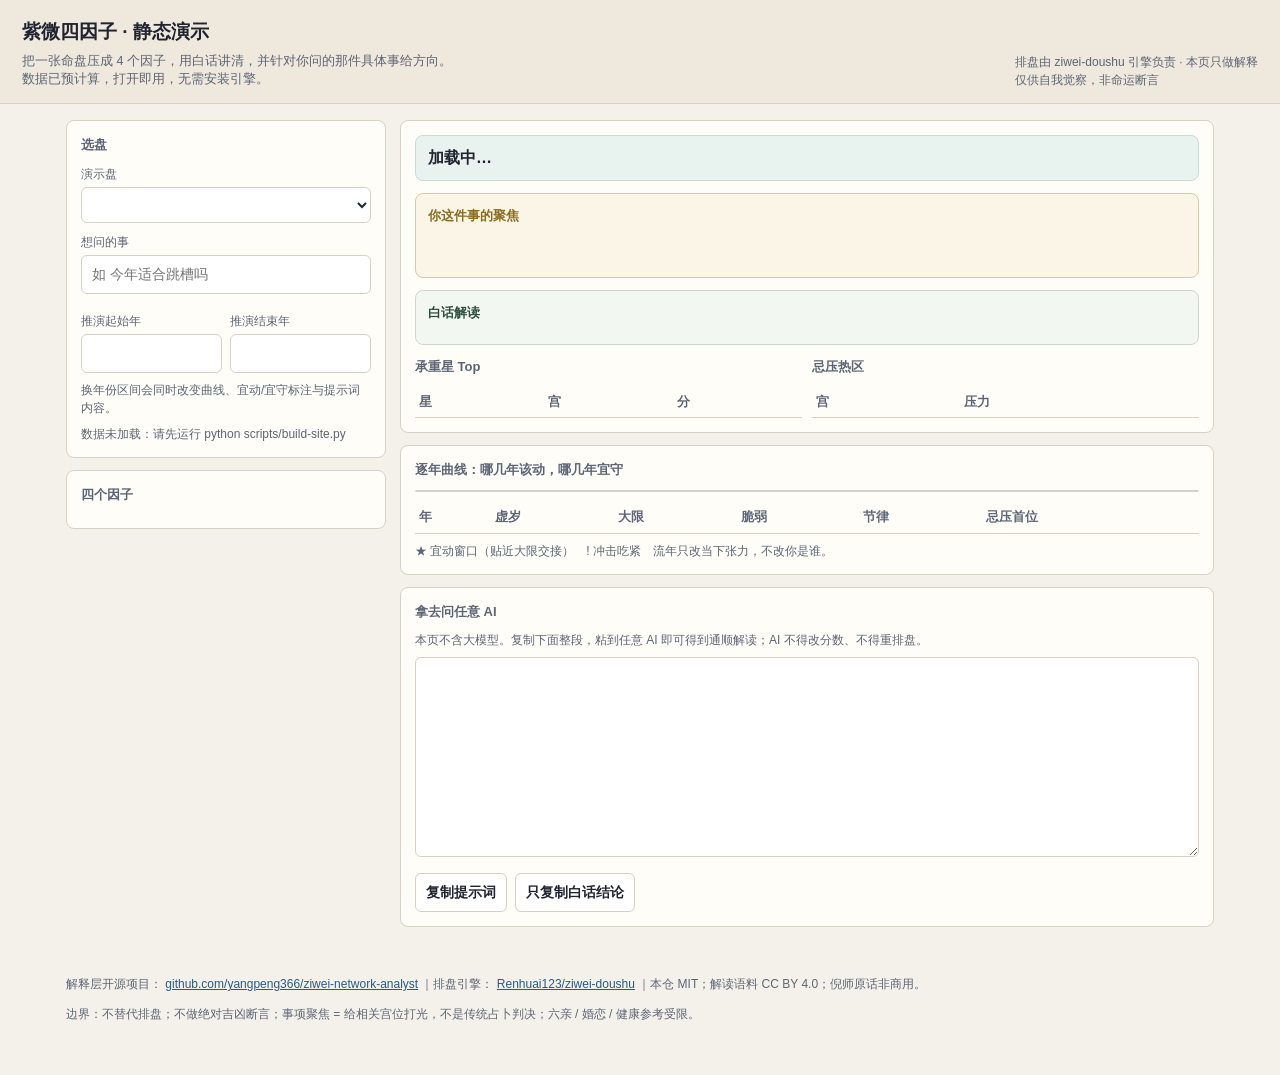
==== docs/index.html @ bb04fe8e "feat: 静态站迁入 docs/（GitHub Pages 源限制），无需安装即可打开" ====
<!doctype html>
<html lang="zh-CN">
<head>
  <meta charset="utf-8" />
  <meta name="viewport" content="width=device-width, initial-scale=1" />
  <title>紫微四因子 · 静态演示</title>
  <meta name="description" content="紫微命盘压成四个因子，白话解读 + 具体事项聚焦 + 逐年宜动宜守曲线。" />
  <link rel="stylesheet" href="style.css" />
</head>
<body>
<header>
  <div>
    <h1>紫微四因子 · 静态演示</h1>
    <p>把一张命盘压成 4 个因子，用白话讲清，并针对你问的那件具体事给方向。数据已预计算，打开即用，无需安装引擎。</p>
  </div>
  <div class="hint">排盘由 ziwei-doushu 引擎负责 · 本页只做解释<br />仅供自我觉察，非命运断言</div>
</header>

<div class="wrap">
<main>
  <aside>
    <div class="panel">
      <h2>选盘</h2>
      <label for="chart">演示盘</label>
      <select id="chart"></select>

      <label for="matter">想问的事</label>
      <input id="matter" type="text" placeholder="如 今年适合跳槽吗" />
      <div class="chips" id="chips"></div>

      <div class="row">
        <div>
          <label for="yfrom">推演起始年</label>
          <input id="yfrom" type="number" />
        </div>
        <div>
          <label for="yto">推演结束年</label>
          <input id="yto" type="number" />
        </div>
      </div>
      <p class="hint">换年份区间会同时改变曲线、宜动/宜守标注与提示词内容。</p>
      <div id="status" class="status"></div>
    </div>

    <div class="panel">
      <h2>四个因子</h2>
      <div class="factors" id="factors"></div>
    </div>
  </aside>

  <section>
    <div class="panel">
      <div id="one-liner" class="one-liner">加载中…</div>

      <div class="matter">
        <h2>你这件事的聚焦</h2>
        <div><span class="matter-label" id="matter-label"></span></div>
        <p id="matter-plain" style="margin:4px 0 0"></p>
        <p class="hint" id="matter-palaces" style="margin:6px 0 0"></p>
        <ol id="matter-actions"></ol>
      </div>

      <div class="plain">
        <h2>白话解读</h2>
        <p class="plain-summary" id="plain-summary"></p>
        <div id="plain-factors"></div>
        <ol id="plain-next" class="hint" style="margin:8px 0 0 1.2em"></ol>
      </div>

      <div class="grid2">
        <div>
          <h2>承重星 Top</h2>
          <table><thead><tr><th>星</th><th>宫</th><th>分</th></tr></thead><tbody id="keystones"></tbody></table>
        </div>
        <div>
          <h2>忌压热区</h2>
          <table><thead><tr><th>宫</th><th>压力</th></tr></thead><tbody id="frags"></tbody></table>
        </div>
      </div>
    </div>

    <div class="panel">
      <h2>逐年曲线：哪几年该动，哪几年宜守</h2>
      <p class="hint" id="tl-summary" style="margin:0 0 8px"></p>
      <div class="curve" id="curve"></div>
      <div class="tags" id="tags"></div>
      <div class="scroll" style="margin-top:10px">
        <table>
          <thead><tr><th>年</th><th>虚岁</th><th>大限</th><th>脆弱</th><th>节律</th><th>忌压首位</th></tr></thead>
          <tbody id="tl-rows"></tbody>
        </table>
      </div>
      <p class="hint">★ 宜动窗口（贴近大限交接）　! 冲击吃紧　流年只改当下张力，不改你是谁。</p>
    </div>

    <div class="panel">
      <h2>拿去问任意 AI</h2>
      <p class="hint" style="margin:0 0 8px">本页不含大模型。复制下面整段，粘到任意 AI 即可得到通顺解读；AI 不得改分数、不得重排盘。</p>
      <textarea id="prompt" class="prompt" readonly></textarea>
      <div class="btnrow">
        <button id="copy" type="button" class="secondary">复制提示词</button>
        <button id="copy-plain" type="button" class="secondary">只复制白话结论</button>
      </div>
    </div>
  </section>
</main>
</div>

<footer>
  <p>
    解释层开源项目：
    <a href="https://github.com/yangpeng366/ziwei-network-analyst">github.com/yangpeng366/ziwei-network-analyst</a>
    ｜排盘引擎：
    <a href="https://github.com/Renhuai123/ziwei-doushu">Renhuai123/ziwei-doushu</a>
    ｜本仓 MIT；解读语料 CC BY 4.0；倪师原话非商用。
  </p>
  <p>边界：不替代排盘；不做绝对吉凶断言；事项聚焦 = 给相关宫位打光，不是传统占卜判决；六亲 / 婚恋 / 健康参考受限。</p>
</footer>

<script src="data/charts.js"></script>
<script src="app.js"></script>
</body>
</html>
---- docs/style.css ----
:root {
  --bg: #f4f1ea;
  --panel: #fffdf8;
  --ink: #1f2430;
  --muted: #5c6575;
  --line: #d7d0c4;
  --accent: #0f6a5a;
  --warn: #9a4d1c;
  --cool: #245b8a;
  --bad: #8a2f3b;
  --gold: #8a6d1f;
}
* { box-sizing: border-box; }
body {
  margin: 0;
  color: var(--ink);
  background: var(--bg);
  font: 14px/1.5 "Segoe UI", "PingFang SC", "Microsoft YaHei", sans-serif;
}
a { color: var(--cool); }
header {
  display: flex; justify-content: space-between; align-items: flex-end; gap: 16px;
  padding: 18px 22px 14px; border-bottom: 1px solid var(--line); background: #efe8dc;
}
header h1 { margin: 0; font-size: 19px; letter-spacing: 0; }
header p { margin: 5px 0 0; color: var(--muted); font-size: 12.5px; max-width: 62ch; }
.wrap { max-width: 1180px; margin: 0 auto; padding: 16px; }
main { display: grid; grid-template-columns: 320px 1fr; gap: 14px; align-items: start; }
@media (max-width: 960px) { main { grid-template-columns: 1fr; } }
.panel { background: var(--panel); border: 1px solid var(--line); border-radius: 8px; padding: 14px; }
.panel + .panel { margin-top: 12px; }
.panel h2 { margin: 0 0 10px; font-size: 13px; color: var(--muted); font-weight: 650; }
label { display: block; font-size: 12px; color: var(--muted); margin: 10px 0 4px; }
select, input, button, textarea {
  width: 100%; border: 1px solid var(--line); border-radius: 6px; padding: 8px 10px;
  font: inherit; background: #fff; color: var(--ink);
}
button { cursor: pointer; background: var(--accent); color: #fff; border-color: #0c574a; font-weight: 650; margin-top: 10px; }
button.secondary { background: #fff; color: var(--ink); border-color: var(--line); }
.row { display: grid; grid-template-columns: 1fr 1fr; gap: 8px; }
.chips { display: flex; flex-wrap: wrap; gap: 6px; margin-top: 8px; }
.chip {
  border: 1px solid var(--line); border-radius: 99px; background: #fff; color: var(--ink);
  padding: 4px 10px; font-size: 12px; cursor: pointer;
}
.chip:hover { border-color: var(--accent); color: var(--accent); }
.chip.on { background: #e8f3ef; border-color: var(--accent); color: var(--accent); }
.one-liner { font-size: 16px; font-weight: 700; margin: 0 0 12px; padding: 10px 12px; background: #e8f3ef; border: 1px solid #c6ddd5; border-radius: 8px; }
.factors { display: grid; grid-template-columns: repeat(4, minmax(0, 1fr)); gap: 10px; }
@media (max-width: 900px) { .factors { grid-template-columns: repeat(2, minmax(0, 1fr)); } }
.factor { border: 1px solid var(--line); border-radius: 8px; padding: 10px; background: #fff; min-height: 112px; }
.factor .name { font-size: 12px; color: var(--muted); }
.factor .score { font-size: 26px; font-weight: 750; margin: 4px 0; font-variant-numeric: tabular-nums; }
.factor .reading { font-size: 13px; font-weight: 650; }
.bar { height: 8px; border-radius: 99px; background: #ece7de; overflow: hidden; margin-top: 8px; }
.bar > span { display: block; height: 100%; background: var(--accent); }
.f2 .bar > span { background: var(--cool); } .f3 .bar > span { background: var(--bad); } .f4 .bar > span { background: var(--warn); }
.plain { margin: 0 0 12px; padding: 12px; border: 1px solid #cfd8cf; border-radius: 8px; background: #f3f7f2; }
.plain h2 { color: #2f4f3f; }
.plain-summary { margin: 0 0 10px; font-size: 14px; font-weight: 650; }
.plain-item { margin: 0 0 8px; padding: 8px 10px; background: #fff; border: 1px solid var(--line); border-radius: 6px; }
.plain-item b { display: inline-block; min-width: 4.8em; color: #2f4f3f; }
.matter { margin: 0 0 12px; padding: 12px; border: 1px solid #d9c9a8; border-radius: 8px; background: #fbf5e8; }
.matter h2 { color: var(--gold); }
.matter-label { display: inline-block; font-size: 13px; font-weight:700; color: var(--gold); margin-bottom: 6px; }
.matter ol { margin: 8px 0 0 1.2em; color: var(--muted); }
.matter li { margin: 4px 0; }
.grid2 { display: grid; grid-template-columns: 1fr 1fr; gap: 10px; margin-top: 12px; }
@media (max-width: 760px) { .grid2 { grid-template-columns: 1fr; } }
table { width: 100%; border-collapse: collapse; font-size: 12.5px; }
th, td { text-align: left; padding: 6px 4px; border-bottom: 1px solid var(--line); vertical-align: top; }
th { color: var(--muted); font-weight: 600; }
.scroll { max-height: 320px; overflow: auto; }
.curve { overflow-x: auto; background: #fff; border: 1px solid var(--line); border-radius: 6px; }
.tags { margin: 10px 0 0; }
.tag { display: inline-block; padding: 3px 9px; margin: 0 6px 6px 0; border-radius: 99px; font-size: 12px; border: 1px solid var(--line); background: #fff; }
.tag.move { border-color: #c9a227; color: var(--gold); background: #fdf7e7; }
.tag.hold { border-color: #5b8f7a; color: #2f5b4a; background: #eef6f2; }
.tag.risk { border-color: #b4555f; color: #7c2630; background: #fbeeef; }
.prompt { min-height: 200px; font: 12px/1.55 ui-monospace, Consolas, monospace; white-space: pre; }
.btnrow { display: flex; gap: 8px; flex-wrap: wrap; }
.btnrow button { width: auto; flex: 0 0 auto; }
.hint { color: var(--muted); font-size: 12px; margin: 8px 0 0; }
.status { min-height: 18px; color: var(--muted); font-size: 12px; margin-top: 8px; }
footer { color: var(--muted); font-size: 12px; padding: 20px 16px 40px; max-width: 1180px; margin: 0 auto; }
.hidden { display: none; }
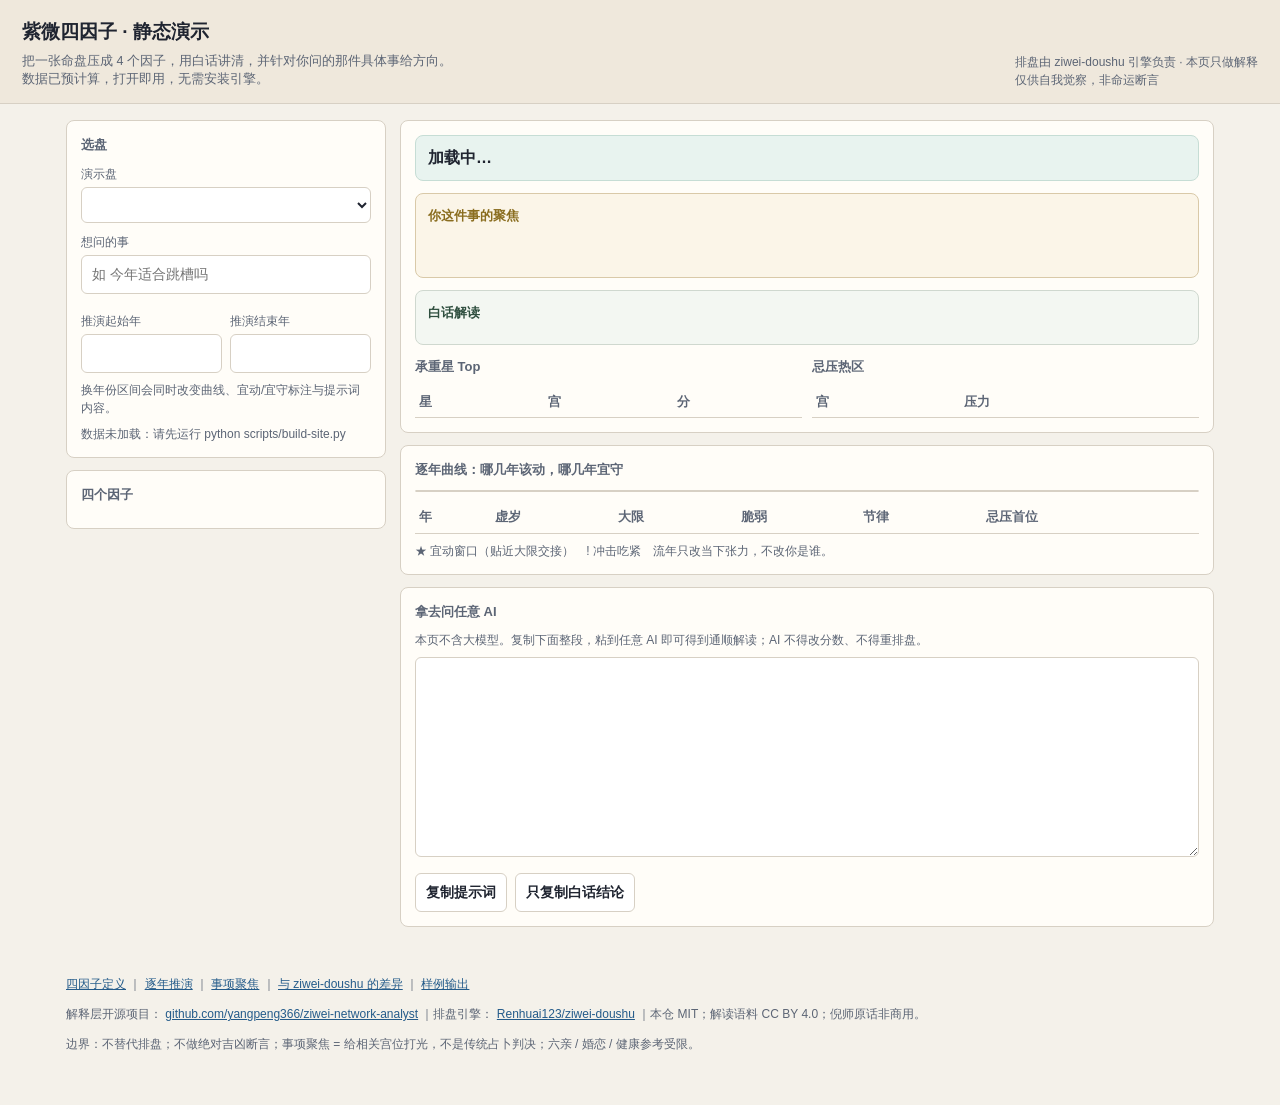
==== commit 194ad5f2: "docs: 静态站加文档导航" ====
--- a/docs/index.html
+++ b/docs/index.html
@@ -107,6 +107,13 @@
 </div>
 
 <footer>
+  <p style="margin-bottom:6px">
+    <a href="core-factors.md">四因子定义</a> ｜
+    <a href="timeline.md">逐年推演</a> ｜
+    <a href="matter-query.md">事项聚焦</a> ｜
+    <a href="vs-ziwei-doushu.md">与 ziwei-doushu 的差异</a> ｜
+    <a href="examples/README.md">样例输出</a>
+  </p>
   <p>
     解释层开源项目：
     <a href="https://github.com/yangpeng366/ziwei-network-analyst">github.com/yangpeng366/ziwei-network-analyst</a>
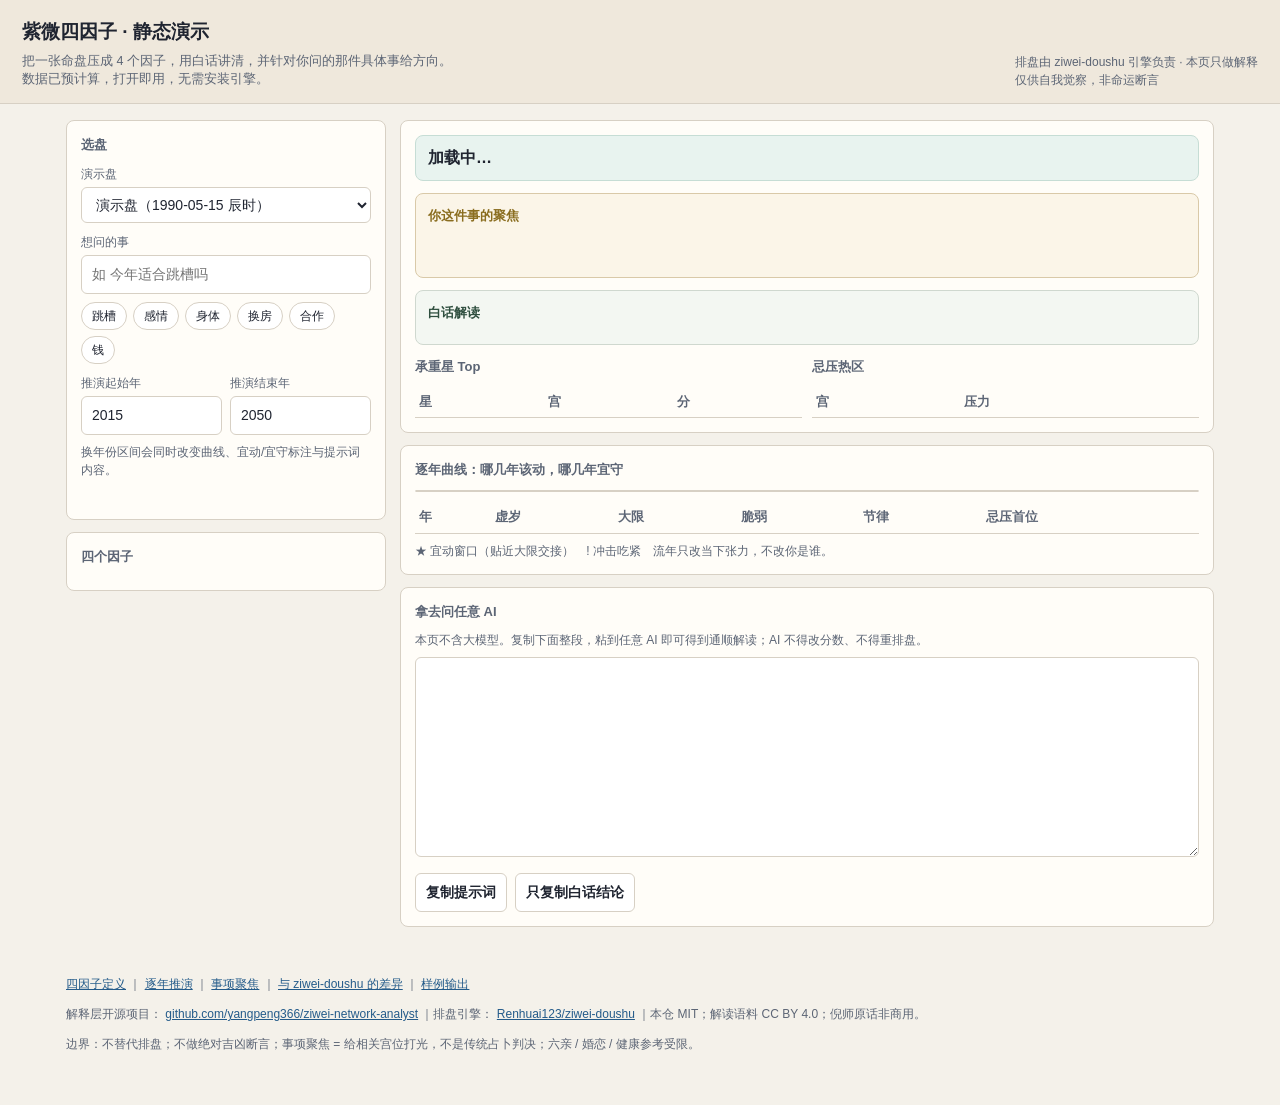
==== commit 5c8f6a20: "fix: 修复 web 页重复 const 声明致整段脚本崩溃；补内联 favicon 消除 404" ====
--- a/docs/index.html
+++ b/docs/index.html
@@ -4,6 +4,7 @@
   <meta charset="utf-8" />
   <meta name="viewport" content="width=device-width, initial-scale=1" />
   <title>紫微四因子 · 静态演示</title>
+  <link rel="icon" href="data:image/svg+xml,%3Csvg%20xmlns%3D%27http%3A%2F%2Fwww.w3.org%2F2000%2Fsvg%27%20viewBox%3D%270%200%2032%2032%27%3E%3Ccircle%20cx%3D%2716%27%20cy%3D%2716%27%20r%3D%2714%27%20fill%3D%27%231f2430%27%2F%3E%3Cg%20stroke%3D%27%23c9a227%27%20stroke-width%3D%271.6%27%3E%3Cpath%20d%3D%27M16%203v26M3%2016h26M6.5%206.5l19%2019M25.5%206.5l-19%2019%27%2F%3E%3C%2Fg%3E%3Ccircle%20cx%3D%2716%27%20cy%3D%2716%27%20r%3D%273.4%27%20fill%3D%27%23c9a227%27%2F%3E%3C%2Fsvg%3E" />
   <meta name="description" content="紫微命盘压成四个因子，白话解读 + 具体事项聚焦 + 逐年宜动宜守曲线。" />
   <link rel="stylesheet" href="style.css" />
 </head>
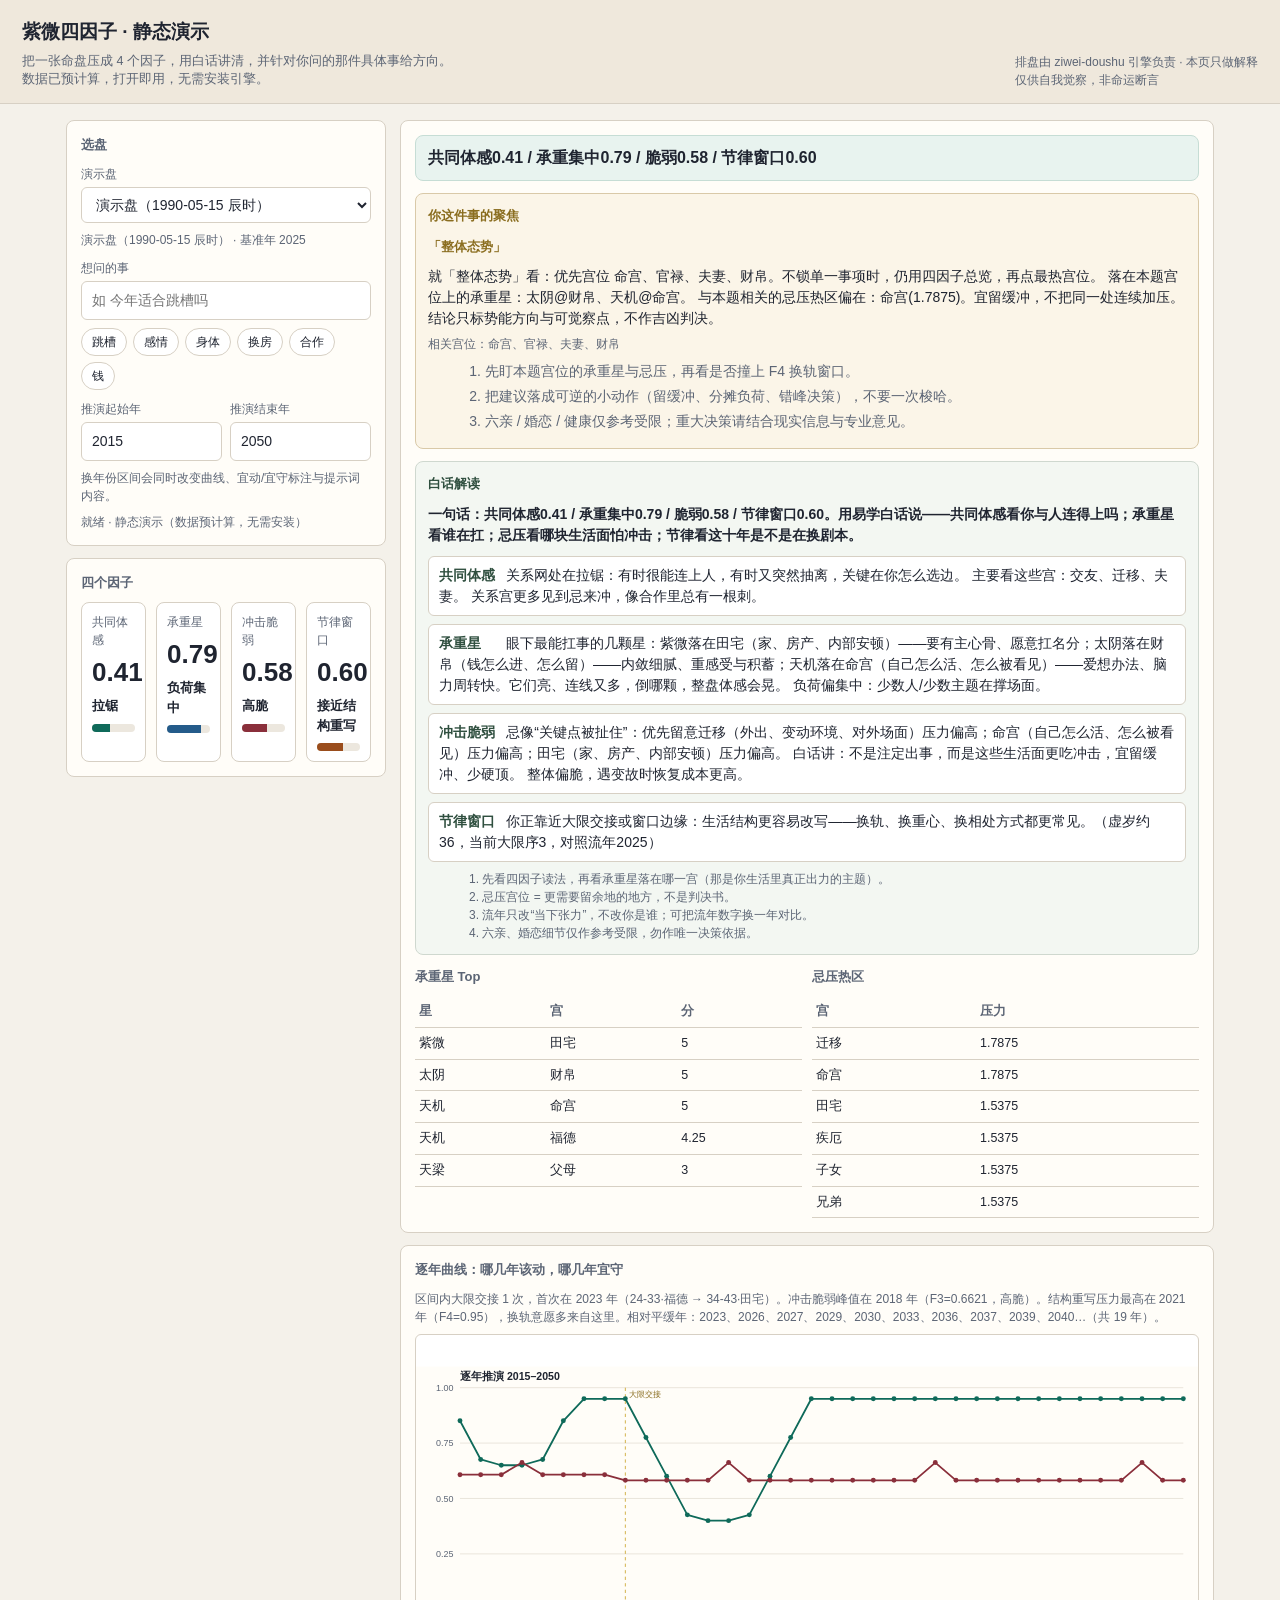
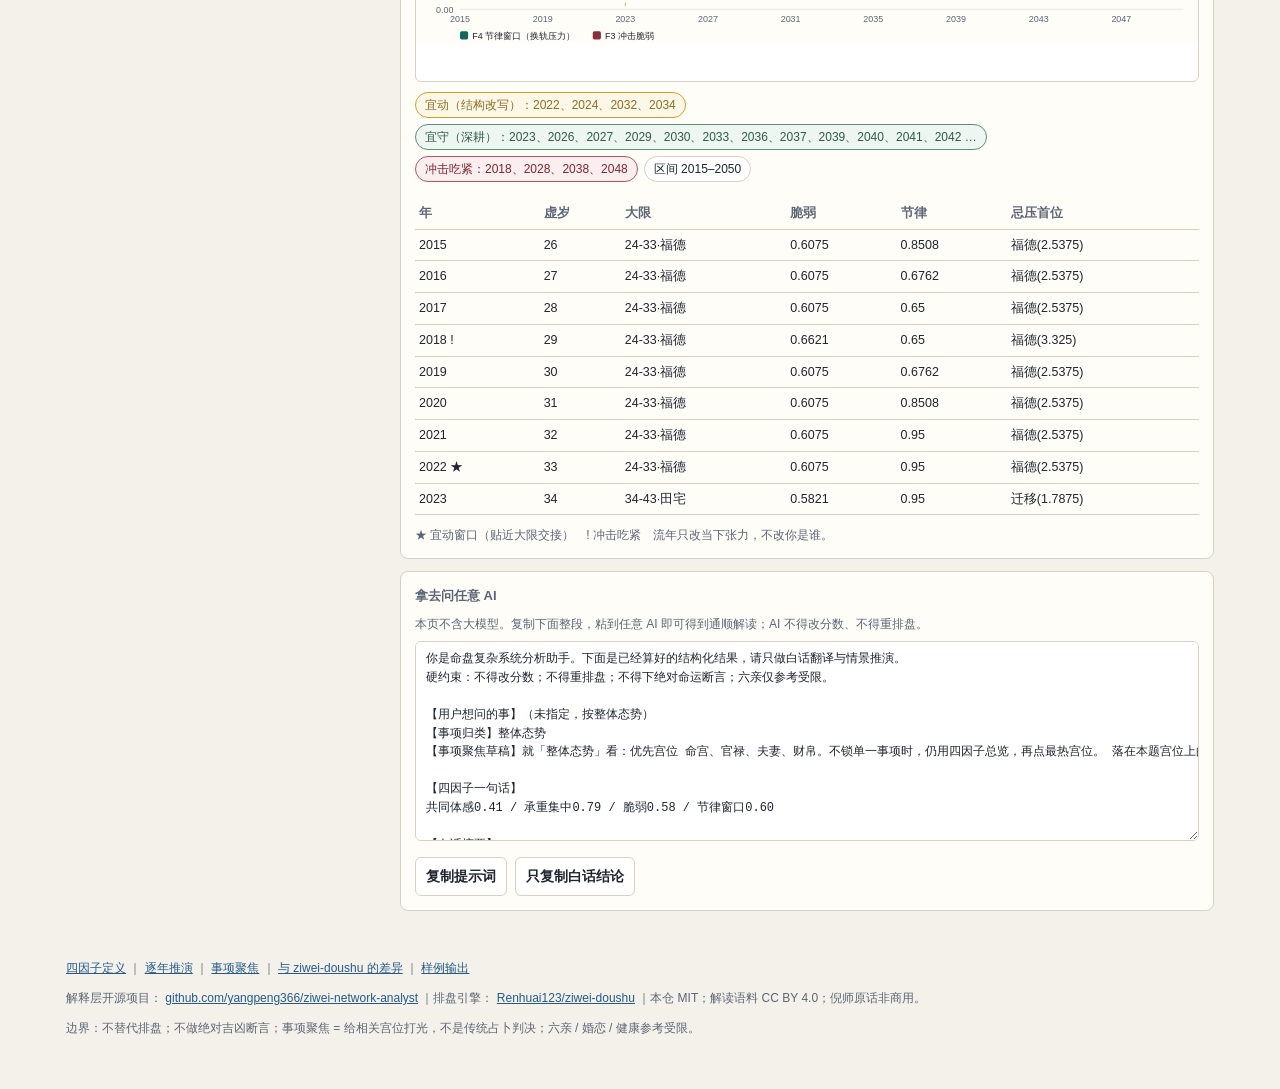
==== commit 13d00508: "feat: 事项映射改多标签加权；修静态站渲染中断；目录单一来源 + 前后端一致性校验 - 事项映射：关键词按长度加权（1字1.0/2字1.5/3字以上2.0）+ 覆盖系数，   得分最高为主事项，>" ====
--- a/docs/index.html
+++ b/docs/index.html
@@ -24,6 +24,7 @@
       <h2>选盘</h2>
       <label for="chart">演示盘</label>
       <select id="chart"></select>
+      <p class="hint" id="chart-label"></p>
 
       <label for="matter">想问的事</label>
       <input id="matter" type="text" placeholder="如 今年适合跳槽吗" />
@@ -126,6 +127,7 @@
 </footer>
 
 <script src="data/charts.js"></script>
+<script src="matter.js"></script>
 <script src="app.js"></script>
 </body>
 </html>
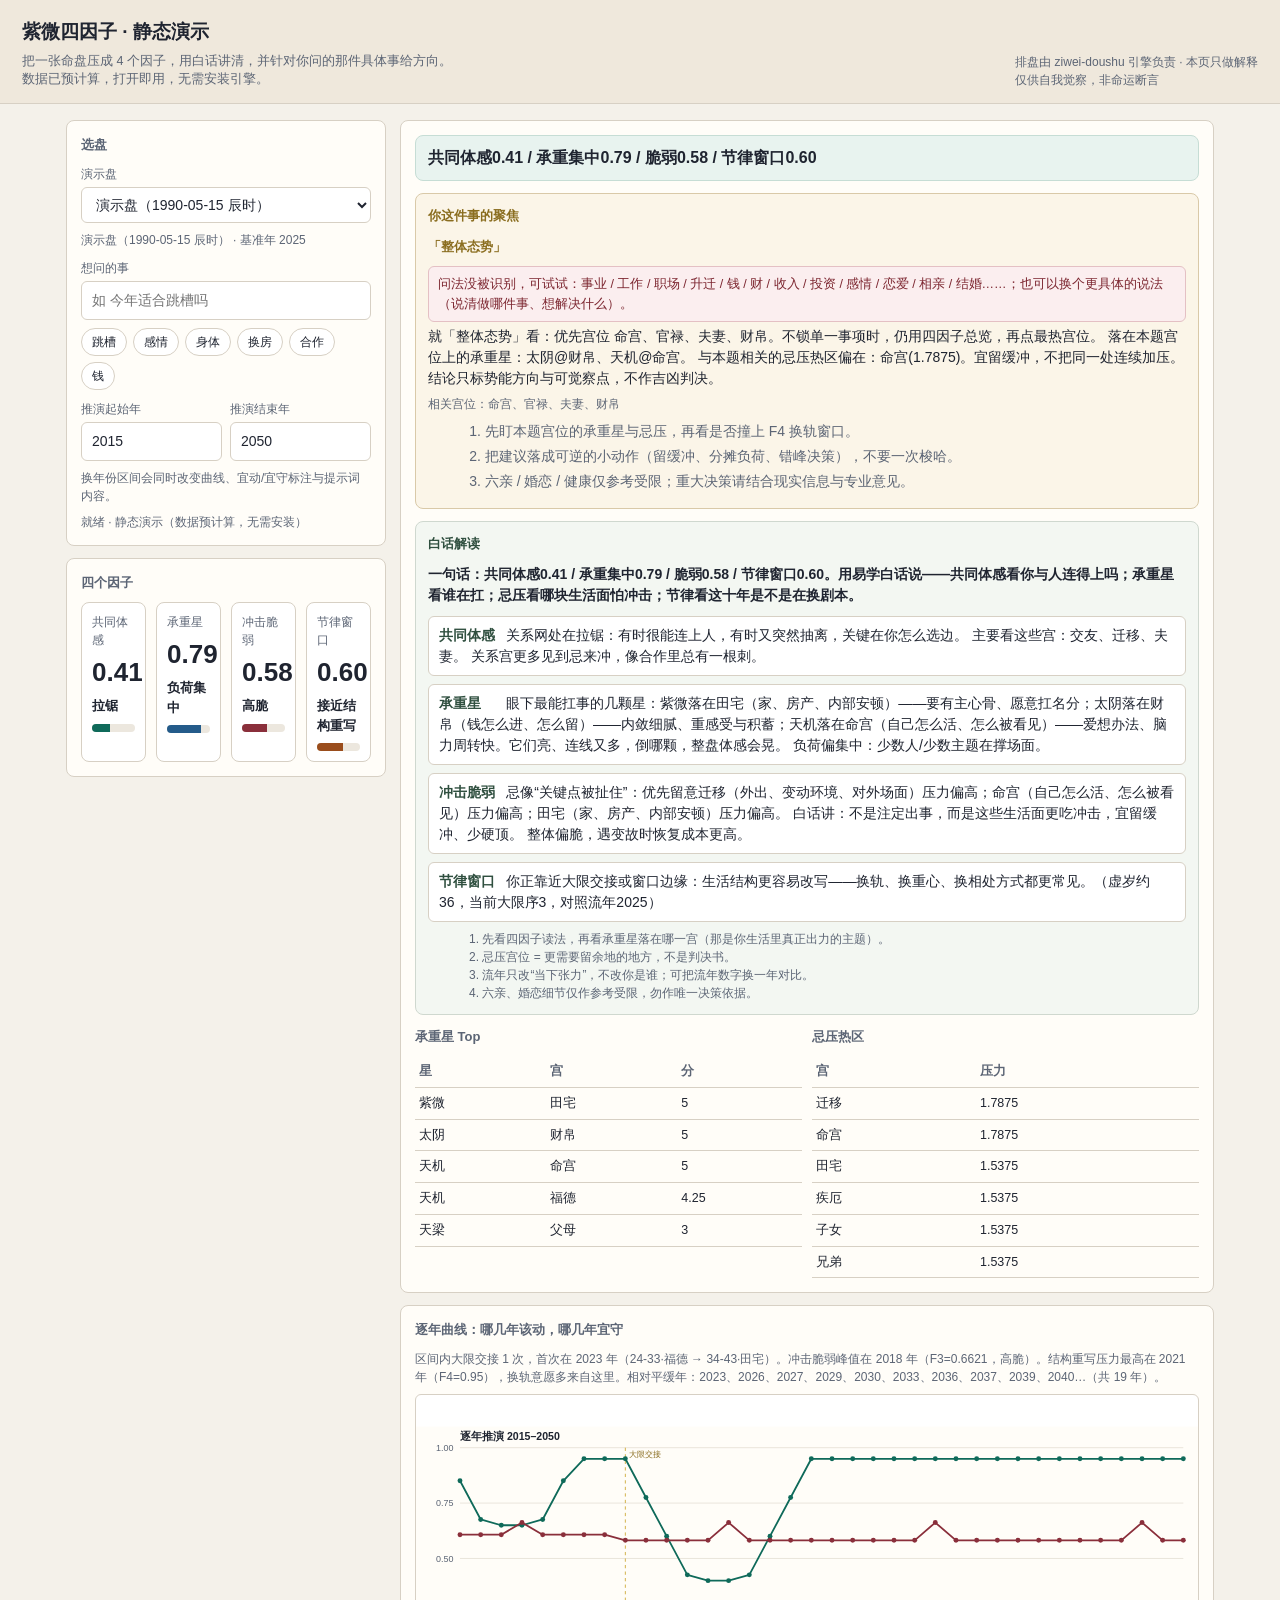
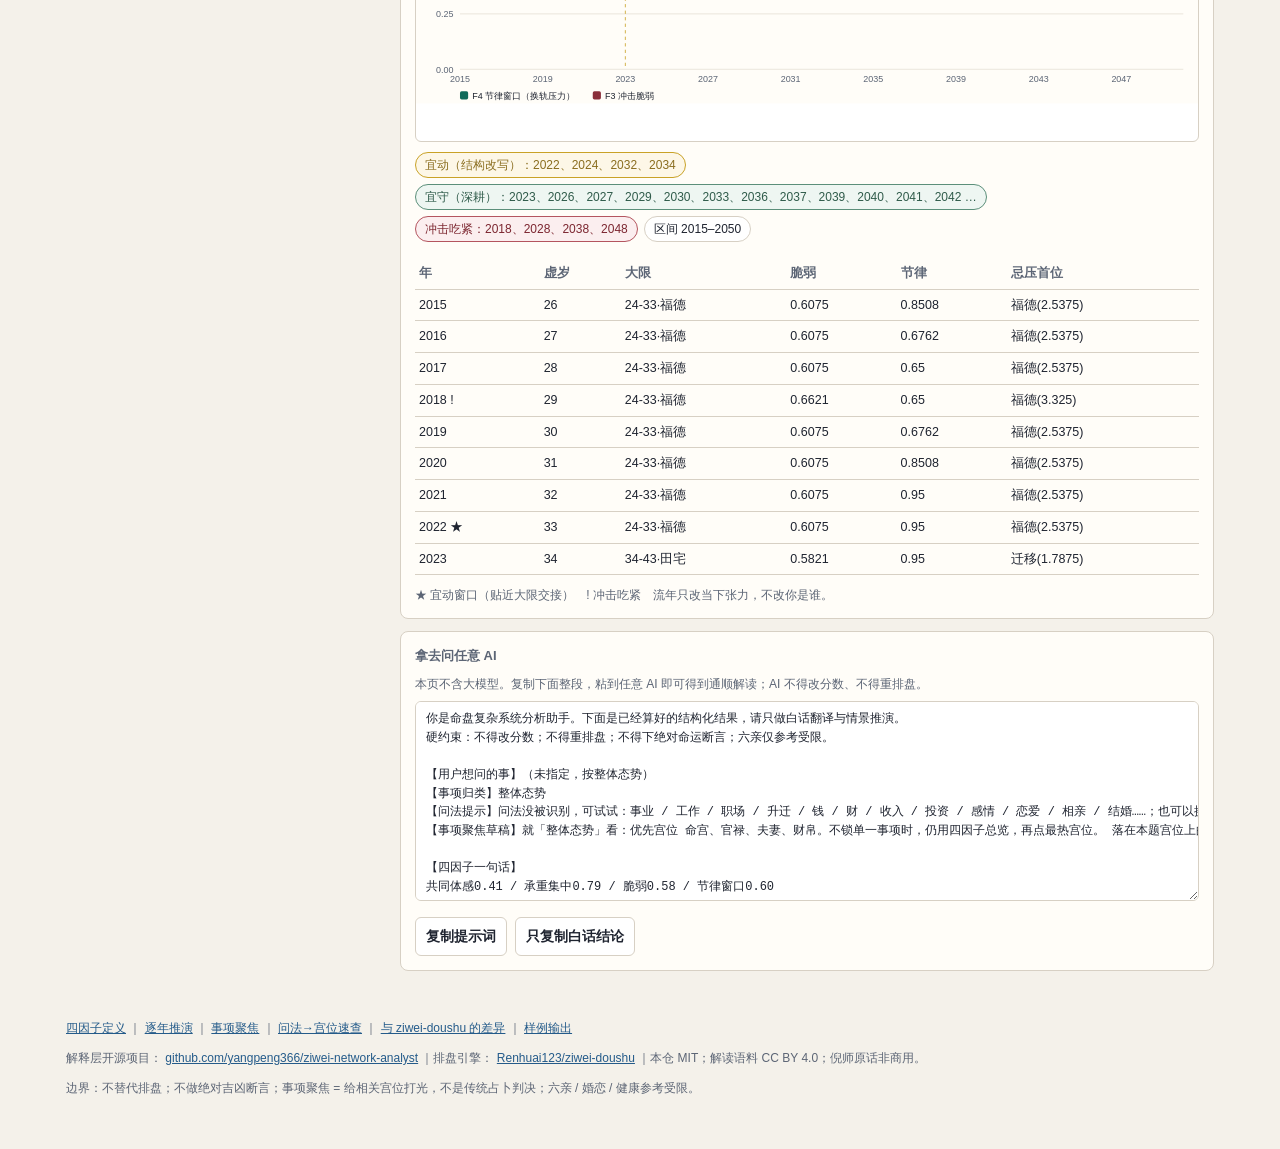
==== commit 12aff095: "feat(matter): surface unrecognised questions and gate the lexicon against drift" ====
--- a/docs/index.html
+++ b/docs/index.html
@@ -57,6 +57,7 @@
       <div class="matter">
         <h2>你这件事的聚焦</h2>
         <div><span class="matter-label" id="matter-label"></span></div>
+        <p id="matter-hint" class="matter-hint" hidden></p>
         <p id="matter-plain" style="margin:4px 0 0"></p>
         <p class="hint" id="matter-palaces" style="margin:6px 0 0"></p>
         <ol id="matter-actions"></ol>
@@ -113,6 +114,7 @@
     <a href="core-factors.md">四因子定义</a> ｜
     <a href="timeline.md">逐年推演</a> ｜
     <a href="matter-query.md">事项聚焦</a> ｜
+    <a href="matter-lexicon.md">问法→宫位速查</a> ｜
     <a href="vs-ziwei-doushu.md">与 ziwei-doushu 的差异</a> ｜
     <a href="examples/README.md">样例输出</a>
   </p>
--- a/docs/style.css
+++ b/docs/style.css
@@ -63,6 +63,8 @@
 .matter { margin: 0 0 12px; padding: 12px; border: 1px solid #d9c9a8; border-radius: 8px; background: #fbf5e8; }
 .matter h2 { color: var(--gold); }
 .matter-label { display: inline-block; font-size: 13px; font-weight:700; color: var(--gold); margin-bottom: 6px; }
+.matter-hint { margin: 4px 0 0; padding: 7px 9px; font-size: 12.5px; line-height: 1.6; color: #7c2630; background: #fbeeef; border: 1px solid #e4c0c4; border-radius: 6px; }
+.matter-hint[hidden] { display: none; }
 .matter ol { margin: 8px 0 0 1.2em; color: var(--muted); }
 .matter li { margin: 4px 0; }
 .grid2 { display: grid; grid-template-columns: 1fr 1fr; gap: 10px; margin-top: 12px; }
